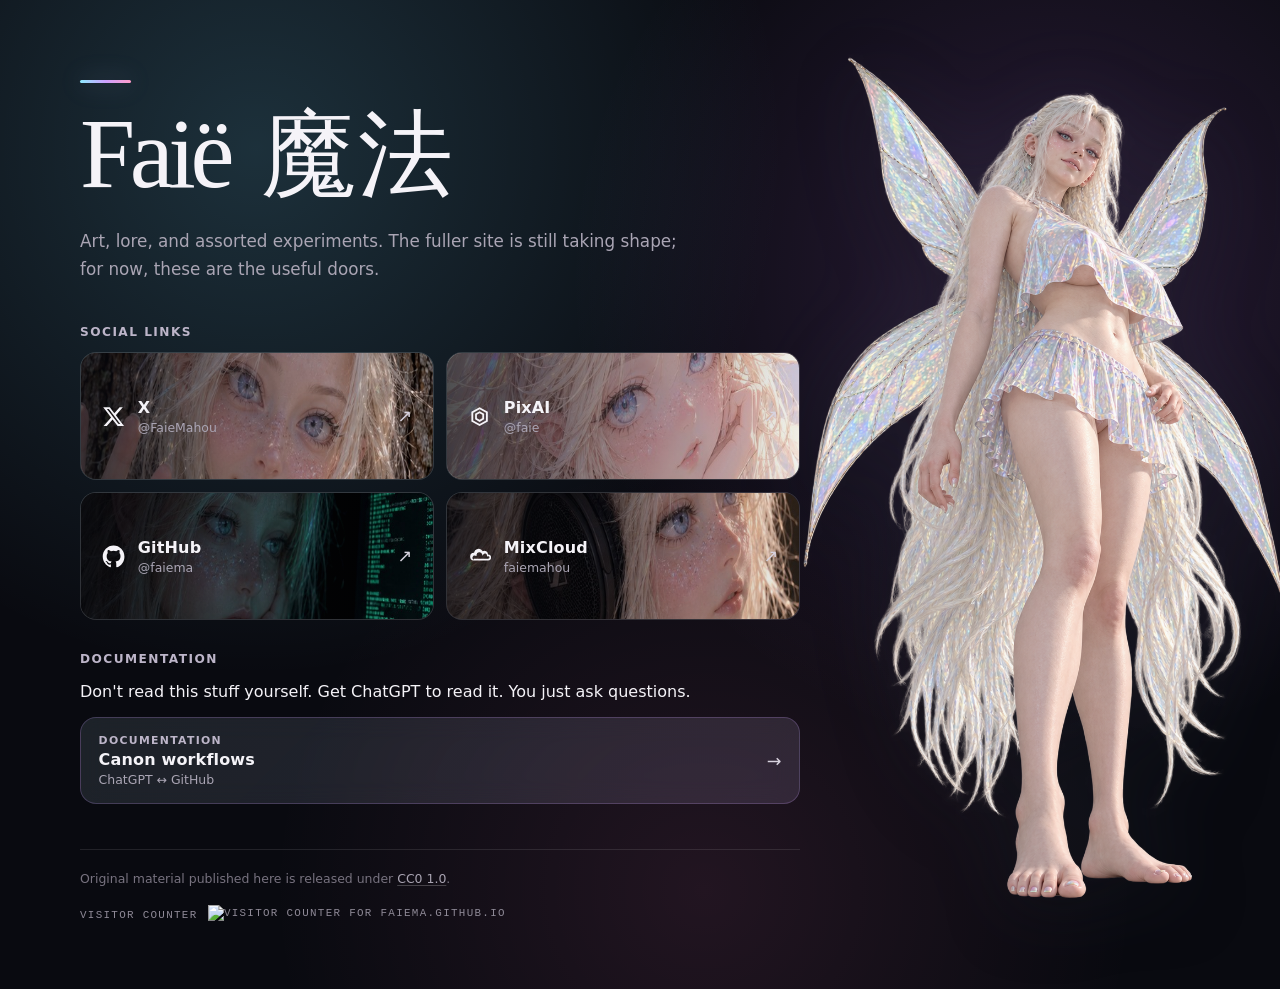
==== index.html @ e4242d99 "Add documentation guidance" ====
<!doctype html>
<html lang="en">
<head>
  <meta charset="utf-8">
  <meta name="viewport" content="width=device-width, initial-scale=1">
  <meta name="color-scheme" content="dark">
  <meta name="theme-color" content="#090a10">
  <title>Faië 魔法</title>
  <meta name="description" content="Faië 魔法 — art, lore, and assorted experiments.">
  <link rel="stylesheet" href="/styles.css">
</head>
<body>
  <img
    class="faie-figure"
    src="/assets/faie-homepage.png"
    alt=""
    aria-hidden="true">
  <main>
    <div class="content">
    <div class="mark" aria-hidden="true"></div>
    <h1><span class="name">Faië</span><span class="han">魔法</span></h1>
    <p class="intro">
      Art, lore, and assorted experiments. The fuller site is still taking shape;
      for now, these are the useful doors.
    </p>

    <h2 class="section-title">Social Links</h2>
    <nav aria-label="Elsewhere">
      <a class="social" href="https://x.com/FaieMahou" rel="me">
        <img class="social-art" src="/assets/social-x.jpg" alt="" aria-hidden="true">
        <span class="social-main">
          <svg class="social-icon" viewBox="0 0 24 24" aria-hidden="true"><path d="M18.244 2.25h3.308l-7.227 8.26 8.502 11.24h-6.657l-5.214-6.817L4.99 21.75H1.68l7.73-8.835L1.254 2.25H8.08l4.713 6.231zm-1.161 17.52h1.833L7.084 4.126H5.117z"></path></svg>
          <span>
            <span class="social-name">X</span>
          <span class="social-handle">@FaieMahou</span>
          </span>
        </span>
        <span class="arrow" aria-hidden="true">↗</span>
      </a>

      <a class="social" href="https://pixai.art/en/@faie" rel="me">
        <img class="social-art" src="/assets/social-pixai.jpg" alt="" aria-hidden="true">
        <span class="social-main">
          <svg class="social-icon" viewBox="0 0 24 24" aria-hidden="true"><path d="M12 2.2 20.5 7v10L12 21.8 3.5 17V7zm0 2.15L5.4 8.08v7.84L12 19.65l6.6-3.73V8.08zm0 2.15 4.65 2.63v5.74L12 17.5l-4.65-2.63V9.13zm0 2.12-2.8 1.58v3.6l2.8 1.58 2.8-1.58v-3.6z"></path></svg>
          <span>
            <span class="social-name">PixAI</span>
          <span class="social-handle">@faie</span>
          </span>
        </span>
        <span class="arrow" aria-hidden="true">↗</span>
      </a>

      <a class="social" href="https://github.com/faiema" rel="me">
        <img class="social-art" src="/assets/social-github.jpg" alt="" aria-hidden="true">
        <span class="social-main">
          <svg class="social-icon" viewBox="0 0 24 24" aria-hidden="true"><path d="M12 .5C5.73.5.75 5.63.75 12.02c0 5.11 3.22 9.44 7.69 10.97.56.11.77-.25.77-.55v-2.15c-3.13.7-3.79-1.37-3.79-1.37-.51-1.34-1.25-1.69-1.25-1.69-1.02-.72.08-.7.08-.7 1.13.08 1.72 1.18 1.72 1.18 1 1.76 2.63 1.25 3.27.96.1-.75.39-1.25.71-1.54-2.5-.29-5.13-1.28-5.13-5.7 0-1.26.44-2.29 1.16-3.1-.12-.29-.5-1.47.11-3.06 0 0 .95-.31 3.09 1.18a10.47 10.47 0 0 1 5.62 0c2.14-1.49 3.08-1.18 3.08-1.18.62 1.59.23 2.77.12 3.06.72.81 1.16 1.84 1.16 3.1 0 4.43-2.64 5.4-5.15 5.69.4.36.76 1.07.76 2.16v3.2c0 .3.2.66.78.55 4.46-1.53 7.67-5.86 7.67-10.97C23.25 5.63 18.27.5 12 .5z"></path></svg>
          <span>
            <span class="social-name">GitHub</span>
          <span class="social-handle">@faiema</span>
          </span>
        </span>
        <span class="arrow" aria-hidden="true">↗</span>
      </a>

      <a class="social" href="https://www.mixcloud.com/faiemahou/" rel="me">
        <img class="social-art" src="/assets/social-mixcloud.jpg" alt="" aria-hidden="true">
        <span class="social-main">
          <svg class="social-icon" viewBox="0 0 24 24" aria-hidden="true"><path d="M6.3 8.1a4.7 4.7 0 0 1 8.86-1.58 3.75 3.75 0 0 1 5.55 3.28A3.1 3.1 0 0 1 20.9 16H6.1a3.95 3.95 0 0 1 .2-7.9zm-.2 6.1h14.8a1.3 1.3 0 1 0-.22-2.58l-1.04.18-.02-1.05a1.95 1.95 0 0 0-3.54-1.12l-1.02 1.48-.55-1.71a2.9 2.9 0 0 0-5.63.78l-.08 1.15-1.1-.33a2.15 2.15 0 1 0-1.6 4.2z"></path></svg>
          <span>
            <span class="social-name">MixCloud</span>
          <span class="social-handle">faiemahou</span>
          </span>
        </span>
        <span class="arrow" aria-hidden="true">↗</span>
      </a>

      <!-- YouTube link temporarily hidden.
      <a class="social" href="https://www.youtube.com/@Fai%C3%AB-Ma" rel="me">
        <span>
          <span class="social-name">YouTube</span>
          <span class="social-handle">@Faië-Ma</span>
        </span>
        <span class="arrow" aria-hidden="true">↗</span>
      </a>
      -->
    </nav>

    <h2 class="section-title">Documentation</h2>
    <p class="section-note">Don't read this stuff yourself. Get ChatGPT to read it. You just ask questions.</p>
    <div class="site-links" aria-label="Documentation">
      <a class="internal" href="/workflows.html">
        <span>
          <span class="internal-kicker">Documentation</span>
          <span class="social-name">Canon workflows</span>
          <span class="social-handle">ChatGPT ↔ GitHub</span>
        </span>
        <span class="arrow" aria-hidden="true">→</span>
      </a>
    </div>

    <div class="faie-mobile-wrap" aria-hidden="true">
      <img class="faie-mobile" src="/assets/faie-homepage.png" alt="">
    </div>

    <footer>
      Original material published here is released under
      <a href="https://creativecommons.org/publicdomain/zero/1.0/">CC0 1.0</a>.

      <div class="counter">
        <span>Visitor counter</span>
        <img
          src="https://hitscounter.dev/api/hit?url=https%3A%2F%2Ffaiema.github.io%2F&label=VISITOR&icon=123&color=%23a370f7&message=&style=flat-square&tz=America%2FVancouver"
          alt="Visitor counter for faiema.github.io">
      </div>
    </footer>
    </div>
  </main>
</body>
</html>
---- styles.css ----
:root {
  --bg: #090a10;
  --panel: rgba(255,255,255,.055);
  --panel-hover: rgba(255,255,255,.09);
  --text: #f5f3f8;
  --muted: #aaa5b4;
  --line: rgba(255,255,255,.10);
  --glow-a: rgba(117, 223, 255, .18);
  --glow-b: rgba(214, 120, 255, .16);
  --glow-c: rgba(255, 116, 183, .10);
}

* { box-sizing: border-box; }

html, body { min-height: 100%; }

body {
  margin: 0;
  min-height: 100vh;
  display: grid;
  place-items: center;
  overflow-x: hidden;
  background:
    radial-gradient(circle at 20% 15%, var(--glow-a), transparent 33rem),
    radial-gradient(circle at 82% 28%, var(--glow-b), transparent 30rem),
    radial-gradient(circle at 55% 90%, var(--glow-c), transparent 27rem),
    var(--bg);
  color: var(--text);
  font-family:
    Inter, ui-sans-serif, system-ui, -apple-system, BlinkMacSystemFont,
    "Segoe UI", sans-serif;
}

main {
  position: relative;
  z-index: 1;
  width: min(92vw, 1120px);
  padding: 5rem 0 4rem;
}

.content {
  position: relative;
  z-index: 2;
  width: min(100%, 720px);
}

.faie-mobile-wrap {
  display: none;
}

.faie-figure {
  position: fixed;
  z-index: 0;
  right: clamp(-8rem, -4vw, -2.5rem);
  bottom: 0;
  height: min(94vh, 1040px);
  width: auto;
  max-width: 48vw;
  object-fit: contain;
  object-position: bottom right;
  pointer-events: none;
  user-select: none;
  filter:
    drop-shadow(0 1.2rem 2rem rgba(0,0,0,.30))
    drop-shadow(0 0 2.5rem rgba(181,190,255,.08));
}

.mark {
  width: 3.2rem;
  height: .18rem;
  border-radius: 999px;
  margin-bottom: 1.5rem;
  background: linear-gradient(90deg, #8eeaff, #cda1ff, #ff9bc9);
  box-shadow: 0 0 24px rgba(181, 190, 255, .35);
}

h1 {
  margin: 0;
  display: flex;
  align-items: baseline;
  flex-wrap: wrap;
  gap: .12em .32em;
  font-weight: 400;
  font-size: clamp(3.3rem, 10vw, 6.2rem);
  line-height: .95;
  letter-spacing: -.055em;
}

.name {
  font-family: Georgia, "Times New Roman", serif;
}

.han {
  font-family:
    "Yu Mincho", "Hiragino Mincho ProN", "Noto Serif CJK JP",
    "Noto Serif JP", serif;
  font-size: .96em;
  letter-spacing: .02em;
  font-weight: 500;
}

.intro {
  max-width: 38rem;
  margin: 1.6rem 0 2.6rem;
  color: var(--muted);
  font-size: 1.05rem;
  line-height: 1.7;
}

.section-title {
  margin: 2rem 0 .8rem;
  color: #bdb5c9;
  font-size: .76rem;
  font-weight: 650;
  letter-spacing: .12em;
  text-transform: uppercase;
}

.site-links {
  display: grid;
  gap: .75rem;
  margin-bottom: 1.5rem;
}

a.internal {
  position: relative;
  display: flex;
  align-items: center;
  justify-content: space-between;
  gap: 1rem;
  min-height: 4.8rem;
  padding: 1rem 1.1rem;
  border: 1px solid rgba(205,161,255,.22);
  border-radius: 1rem;
  background:
    linear-gradient(135deg, rgba(142,234,255,.055), rgba(205,161,255,.075)),
    var(--panel);
  color: var(--text);
  text-decoration: none;
  backdrop-filter: blur(12px);
  transition:
    transform 150ms ease,
    background 150ms ease,
    border-color 150ms ease;
}

a.internal:hover,
a.internal:focus-visible {
  transform: translateY(-2px);
  background:
    linear-gradient(135deg, rgba(142,234,255,.08), rgba(205,161,255,.11)),
    var(--panel-hover);
  border-color: rgba(205,161,255,.38);
  outline: none;
}

.internal-kicker {
  display: block;
  margin-bottom: .18rem;
  color: #bdb5c9;
  font-size: .68rem;
  font-weight: 600;
  letter-spacing: .12em;
  text-transform: uppercase;
}

nav {
  display: grid;
  grid-template-columns: repeat(2, minmax(0, 1fr));
  gap: .75rem;
}

a.social {
  position: relative;
  isolation: isolate;
  overflow: hidden;
  display: flex;
  align-items: center;
  justify-content: space-between;
  gap: 1rem;
  min-height: 8rem;
  padding: 1.25rem 1.3rem;
  border: 1px solid var(--line);
  border-radius: 1rem;
  background: var(--panel);
  color: var(--text);
  text-decoration: none;
  backdrop-filter: blur(12px);
  transition:
    transform 150ms ease,
    background 150ms ease,
    border-color 150ms ease;
}

a.social:hover,
a.social:focus-visible {
  transform: translateY(-2px);
  background: var(--panel-hover);
  border-color: rgba(255,255,255,.2);
  outline: none;
}

.social-art {
  position: absolute;
  z-index: 0;
  inset: 0;
  width: 100%;
  height: 100%;
  object-fit: cover;
  object-position: center;
  opacity: 1;
  filter: saturate(1.08) contrast(1.03);
  transform: scale(1.035);
  transition: opacity 150ms ease, transform 220ms ease;
}

a.social::after {
  content: "";
  position: absolute;
  z-index: 1;
  inset: 0;
  background:
    linear-gradient(90deg, rgba(9,10,16,.72) 0%, rgba(9,10,16,.38) 42%, rgba(9,10,16,.06) 100%);
  pointer-events: none;
}

a.social:hover .social-art,
a.social:focus-visible .social-art {
  opacity: 1;
  transform: scale(1.055);
}

.social-main {
  position: relative;
  z-index: 2;
  display: flex;
  align-items: center;
  gap: .8rem;
  min-width: 0;
}

.social-icon {
  width: 1.45rem;
  height: 1.45rem;
  flex: 0 0 1.45rem;
  fill: currentColor;
}

.social-name {
  font-weight: 650;
  letter-spacing: .01em;
}

.social-handle {
  display: block;
  margin-top: .2rem;
  color: var(--muted);
  font-size: .78rem;
  font-weight: 450;
}

.arrow {
  position: relative;
  z-index: 2;
  color: #d8d3df;
  font-size: 1.1rem;
}

footer {
  margin-top: 2.8rem;
  padding-top: 1.2rem;
  border-top: 1px solid var(--line);
  color: #77727f;
  font-size: .78rem;
  line-height: 1.6;
}

footer a {
  color: #a9a4b2;
  text-decoration-color: rgba(255,255,255,.22);
  text-underline-offset: .18em;
}

.counter {
  display: flex;
  align-items: center;
  flex-wrap: wrap;
  gap: .65rem;
  margin-top: 1rem;
  font-family: "Courier New", ui-monospace, monospace;
  font-size: .68rem;
  letter-spacing: .12em;
  text-transform: uppercase;
  color: #8e8996;
}

.counter img {
  display: block;
  height: 20px;
  width: auto;
  image-rendering: auto;
}

@media (max-width: 1099px) {
  .faie-figure {
    right: -14rem;
    max-width: 62vw;
    opacity: .92;
  }
}

@media (max-width: 760px) {
  .faie-figure { display: none; }
  main { width: min(92vw, 720px); }

  .faie-mobile-wrap {
    display: flex;
    justify-content: center;
    margin: 1.5rem -4vw 0;
    overflow: hidden;
  }

  .faie-mobile {
    display: block;
    width: 100%;
    max-width: 100vw;
    height: auto;
    object-fit: contain;
    object-position: center bottom;
    filter:
      drop-shadow(0 1rem 1.8rem rgba(0,0,0,.28))
      drop-shadow(0 0 2rem rgba(181,190,255,.07));
  }
}

@media (max-width: 560px) {
  main { padding-top: 3.6rem; }
  nav { grid-template-columns: 1fr; }

  .social-art {
    opacity: 1;
  }
}

@media (prefers-reduced-motion: reduce) {
  * { transition: none !important; }
}
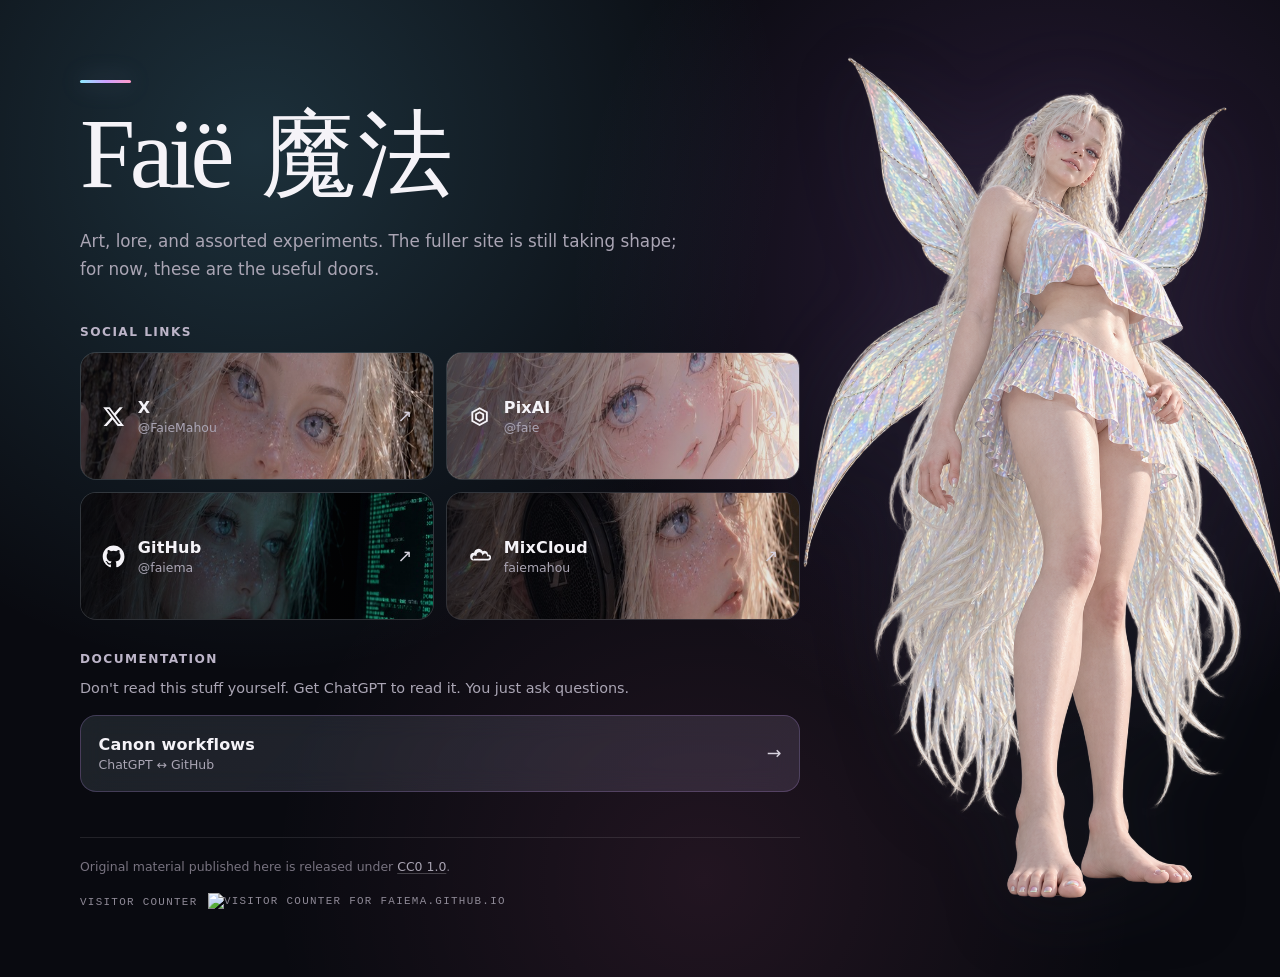
==== commit 4c8eb3fc: "Remove redundant documentation kicker" ====
--- a/index.html
+++ b/index.html
@@ -90,7 +90,6 @@
     <div class="site-links" aria-label="Documentation">
       <a class="internal" href="/workflows.html">
         <span>
-          <span class="internal-kicker">Documentation</span>
           <span class="social-name">Canon workflows</span>
           <span class="social-handle">ChatGPT ↔ GitHub</span>
         </span>
--- a/styles.css
+++ b/styles.css
@@ -114,6 +114,13 @@
   font-weight: 650;
   letter-spacing: .12em;
   text-transform: uppercase;
+}
+
+.section-note {
+  margin: -.15rem 0 1rem;
+  color: var(--muted);
+  font-size: .9rem;
+  line-height: 1.55;
 }
 
 .site-links {
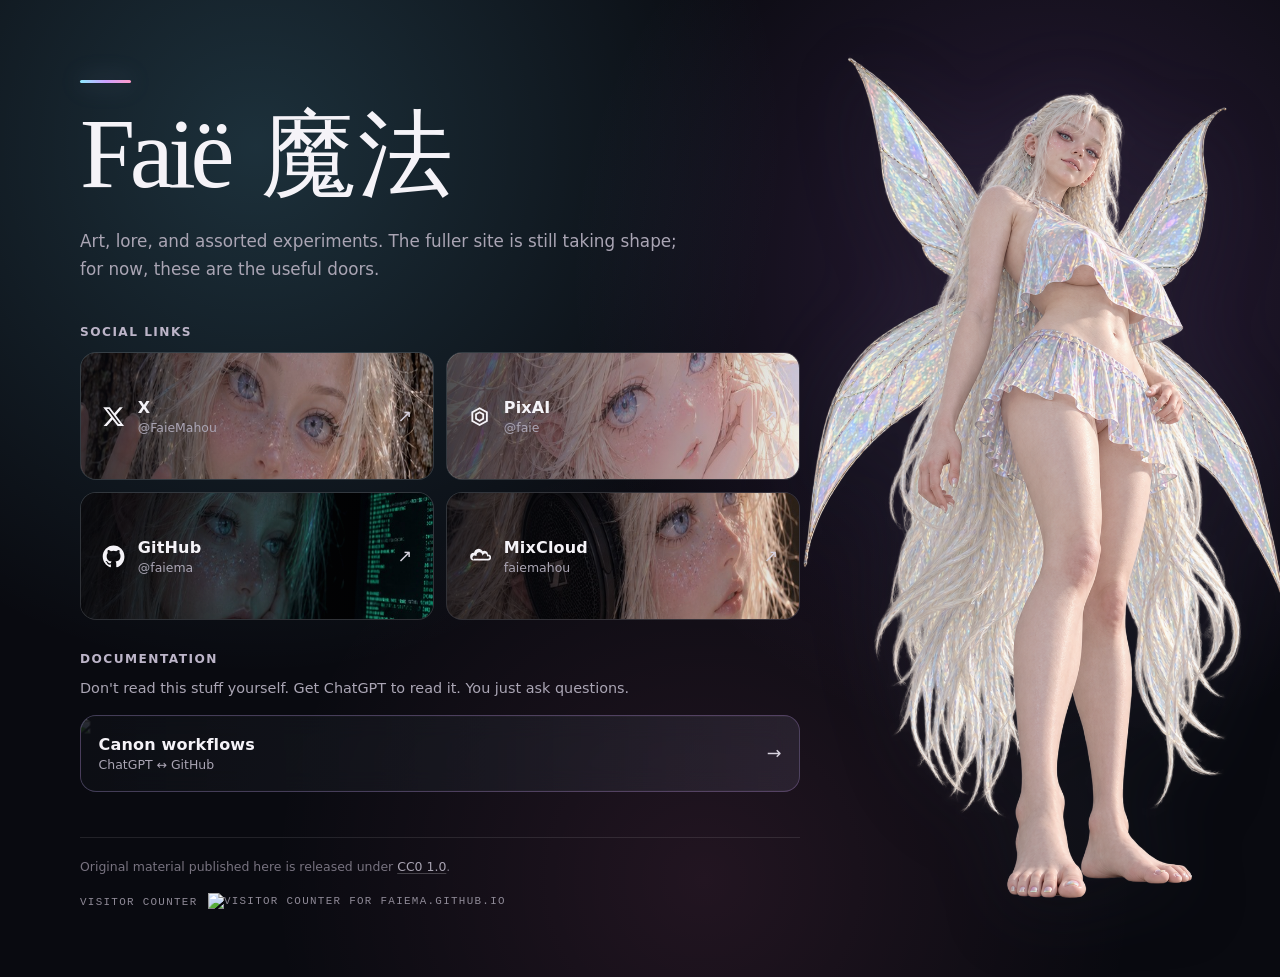
==== commit 5d162251: "Use Faië classroom art for documentation link" ====
--- a/index.html
+++ b/index.html
@@ -89,6 +89,7 @@
     <p class="section-note">Don't read this stuff yourself. Get ChatGPT to read it. You just ask questions.</p>
     <div class="site-links" aria-label="Documentation">
       <a class="internal" href="/workflows.html">
+        <img class="documentation-art" src="/assets/faie-documentation-links-bg.png" alt="" aria-hidden="true">
         <span>
           <span class="social-name">Canon workflows</span>
           <span class="social-handle">ChatGPT ↔ GitHub</span>
--- a/styles.css
+++ b/styles.css
@@ -131,6 +131,8 @@
 
 a.internal {
   position: relative;
+  isolation: isolate;
+  overflow: hidden;
   display: flex;
   align-items: center;
   justify-content: space-between;
@@ -159,6 +161,42 @@
     var(--panel-hover);
   border-color: rgba(205,161,255,.38);
   outline: none;
+}
+
+.documentation-art {
+  position: absolute;
+  z-index: 0;
+  inset: 0;
+  width: 100%;
+  height: 100%;
+  object-fit: cover;
+  object-position: center;
+  opacity: .78;
+  filter: saturate(.9) contrast(1.02);
+  transform: scale(1.025);
+  transition: transform 220ms ease, opacity 150ms ease;
+}
+
+a.internal::after {
+  content: "";
+  position: absolute;
+  z-index: 1;
+  inset: 0;
+  background:
+    linear-gradient(90deg, rgba(9,10,16,.82) 0%, rgba(9,10,16,.56) 48%, rgba(9,10,16,.20) 100%);
+  pointer-events: none;
+}
+
+a.internal:hover .documentation-art,
+a.internal:focus-visible .documentation-art {
+  opacity: .86;
+  transform: scale(1.045);
+}
+
+a.internal > span,
+a.internal > .arrow {
+  position: relative;
+  z-index: 2;
 }
 
 .internal-kicker {
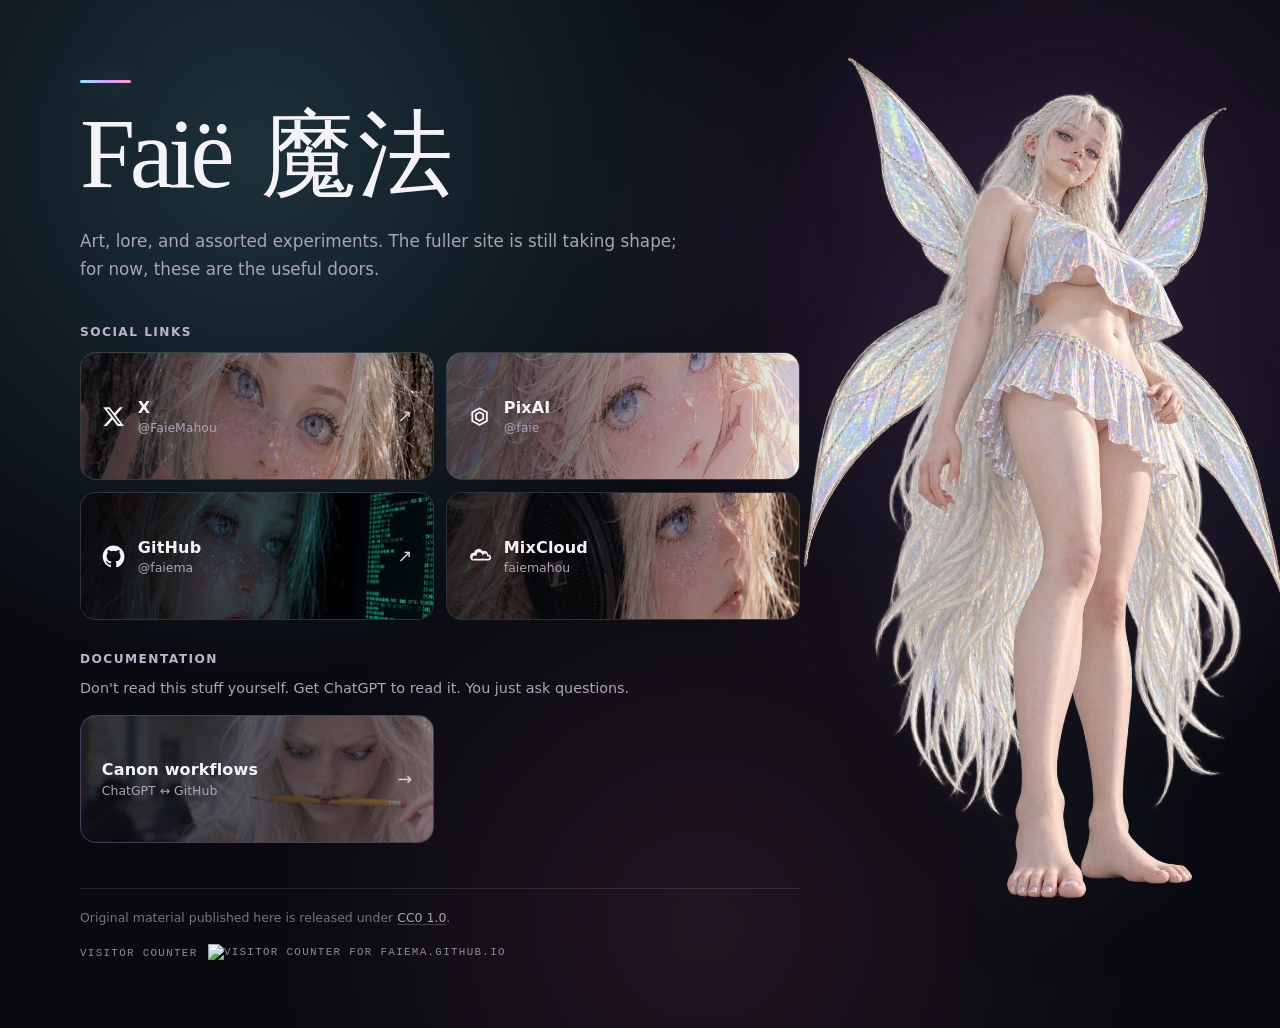
==== commit bbfb5c41: "Simplify site styles and make asset import failures reliable" ====
--- a/index.html
+++ b/index.html
@@ -17,102 +17,102 @@
     aria-hidden="true">
   <main>
     <div class="content">
-    <div class="mark" aria-hidden="true"></div>
-    <h1><span class="name">Faië</span><span class="han">魔法</span></h1>
-    <p class="intro">
-      Art, lore, and assorted experiments. The fuller site is still taking shape;
-      for now, these are the useful doors.
-    </p>
+      <div class="mark" aria-hidden="true"></div>
+      <h1><span class="name">Faië</span><span class="han">魔法</span></h1>
+      <p class="intro">
+        Art, lore, and assorted experiments. The fuller site is still taking shape;
+        for now, these are the useful doors.
+      </p>
 
-    <h2 class="section-title">Social Links</h2>
-    <nav aria-label="Elsewhere">
-      <a class="social" href="https://x.com/FaieMahou" rel="me">
-        <img class="social-art" src="/assets/social-x.jpg" alt="" aria-hidden="true">
-        <span class="social-main">
-          <svg class="social-icon" viewBox="0 0 24 24" aria-hidden="true"><path d="M18.244 2.25h3.308l-7.227 8.26 8.502 11.24h-6.657l-5.214-6.817L4.99 21.75H1.68l7.73-8.835L1.254 2.25H8.08l4.713 6.231zm-1.161 17.52h1.833L7.084 4.126H5.117z"></path></svg>
+      <h2 class="section-title">Social Links</h2>
+      <nav aria-label="Elsewhere">
+        <a class="social" href="https://x.com/FaieMahou" rel="me">
+          <img class="social-art" src="/assets/social-x.jpg" alt="" aria-hidden="true">
+          <span class="social-main">
+            <svg class="social-icon" viewBox="0 0 24 24" aria-hidden="true"><path d="M18.244 2.25h3.308l-7.227 8.26 8.502 11.24h-6.657l-5.214-6.817L4.99 21.75H1.68l7.73-8.835L1.254 2.25H8.08l4.713 6.231zm-1.161 17.52h1.833L7.084 4.126H5.117z"></path></svg>
+            <span>
+              <span class="social-name">X</span>
+              <span class="social-handle">@FaieMahou</span>
+            </span>
+          </span>
+          <span class="arrow" aria-hidden="true">↗</span>
+        </a>
+
+        <a class="social" href="https://pixai.art/en/@faie" rel="me">
+          <img class="social-art" src="/assets/social-pixai.jpg" alt="" aria-hidden="true">
+          <span class="social-main">
+            <svg class="social-icon" viewBox="0 0 24 24" aria-hidden="true"><path d="M12 2.2 20.5 7v10L12 21.8 3.5 17V7zm0 2.15L5.4 8.08v7.84L12 19.65l6.6-3.73V8.08zm0 2.15 4.65 2.63v5.74L12 17.5l-4.65-2.63V9.13zm0 2.12-2.8 1.58v3.6l2.8 1.58 2.8-1.58v-3.6z"></path></svg>
+            <span>
+              <span class="social-name">PixAI</span>
+              <span class="social-handle">@faie</span>
+            </span>
+          </span>
+          <span class="arrow" aria-hidden="true">↗</span>
+        </a>
+
+        <a class="social" href="https://github.com/faiema" rel="me">
+          <img class="social-art" src="/assets/social-github.jpg" alt="" aria-hidden="true">
+          <span class="social-main">
+            <svg class="social-icon" viewBox="0 0 24 24" aria-hidden="true"><path d="M12 .5C5.73.5.75 5.63.75 12.02c0 5.11 3.22 9.44 7.69 10.97.56.11.77-.25.77-.55v-2.15c-3.13.7-3.79-1.37-3.79-1.37-.51-1.34-1.25-1.69-1.25-1.69-1.02-.72.08-.7.08-.7 1.13.08 1.72 1.18 1.72 1.18 1 1.76 2.63 1.25 3.27.96.1-.75.39-1.25.71-1.54-2.5-.29-5.13-1.28-5.13-5.7 0-1.26.44-2.29 1.16-3.1-.12-.29-.5-1.47.11-3.06 0 0 .95-.31 3.09 1.18a10.47 10.47 0 0 1 5.62 0c2.14-1.49 3.08-1.18 3.08-1.18.62 1.59.23 2.77.12 3.06.72.81 1.16 1.84 1.16 3.1 0 4.43-2.64 5.4-5.15 5.69.4.36.76 1.07.76 2.16v3.2c0 .3.2.66.78.55 4.46-1.53 7.67-5.86 7.67-10.97C23.25 5.63 18.27.5 12 .5z"></path></svg>
+            <span>
+              <span class="social-name">GitHub</span>
+              <span class="social-handle">@faiema</span>
+            </span>
+          </span>
+          <span class="arrow" aria-hidden="true">↗</span>
+        </a>
+
+        <a class="social" href="https://www.mixcloud.com/faiemahou/" rel="me">
+          <img class="social-art" src="/assets/social-mixcloud.jpg" alt="" aria-hidden="true">
+          <span class="social-main">
+            <svg class="social-icon" viewBox="0 0 24 24" aria-hidden="true"><path d="M6.3 8.1a4.7 4.7 0 0 1 8.86-1.58 3.75 3.75 0 0 1 5.55 3.28A3.1 3.1 0 0 1 20.9 16H6.1a3.95 3.95 0 0 1 .2-7.9zm-.2 6.1h14.8a1.3 1.3 0 1 0-.22-2.58l-1.04.18-.02-1.05a1.95 1.95 0 0 0-3.54-1.12l-1.02 1.48-.55-1.71a2.9 2.9 0 0 0-5.63.78l-.08 1.15-1.1-.33a2.15 2.15 0 1 0-1.6 4.2z"></path></svg>
+            <span>
+              <span class="social-name">MixCloud</span>
+              <span class="social-handle">faiemahou</span>
+            </span>
+          </span>
+          <span class="arrow" aria-hidden="true">↗</span>
+        </a>
+
+        <!-- YouTube link temporarily hidden.
+        <a class="social" href="https://www.youtube.com/@Fai%C3%AB-Ma" rel="me">
           <span>
-            <span class="social-name">X</span>
-          <span class="social-handle">@FaieMahou</span>
+            <span class="social-name">YouTube</span>
+            <span class="social-handle">@Faië-Ma</span>
           </span>
-        </span>
-        <span class="arrow" aria-hidden="true">↗</span>
-      </a>
+          <span class="arrow" aria-hidden="true">↗</span>
+        </a>
+        -->
+      </nav>
 
-      <a class="social" href="https://pixai.art/en/@faie" rel="me">
-        <img class="social-art" src="/assets/social-pixai.jpg" alt="" aria-hidden="true">
-        <span class="social-main">
-          <svg class="social-icon" viewBox="0 0 24 24" aria-hidden="true"><path d="M12 2.2 20.5 7v10L12 21.8 3.5 17V7zm0 2.15L5.4 8.08v7.84L12 19.65l6.6-3.73V8.08zm0 2.15 4.65 2.63v5.74L12 17.5l-4.65-2.63V9.13zm0 2.12-2.8 1.58v3.6l2.8 1.58 2.8-1.58v-3.6z"></path></svg>
+      <h2 class="section-title">Documentation</h2>
+      <p class="section-note">Don't read this stuff yourself. Get ChatGPT to read it. You just ask questions.</p>
+      <nav class="site-links" aria-label="Documentation">
+        <a class="internal" href="/workflows.html">
+          <img class="documentation-art" src="/assets/faie-documentation-links-bg.png" alt="" aria-hidden="true">
           <span>
-            <span class="social-name">PixAI</span>
-          <span class="social-handle">@faie</span>
+            <span class="social-name">Canon workflows</span>
+            <span class="social-handle">ChatGPT ↔ GitHub</span>
           </span>
-        </span>
-        <span class="arrow" aria-hidden="true">↗</span>
-      </a>
+          <span class="arrow" aria-hidden="true">→</span>
+        </a>
+      </nav>
 
-      <a class="social" href="https://github.com/faiema" rel="me">
-        <img class="social-art" src="/assets/social-github.jpg" alt="" aria-hidden="true">
-        <span class="social-main">
-          <svg class="social-icon" viewBox="0 0 24 24" aria-hidden="true"><path d="M12 .5C5.73.5.75 5.63.75 12.02c0 5.11 3.22 9.44 7.69 10.97.56.11.77-.25.77-.55v-2.15c-3.13.7-3.79-1.37-3.79-1.37-.51-1.34-1.25-1.69-1.25-1.69-1.02-.72.08-.7.08-.7 1.13.08 1.72 1.18 1.72 1.18 1 1.76 2.63 1.25 3.27.96.1-.75.39-1.25.71-1.54-2.5-.29-5.13-1.28-5.13-5.7 0-1.26.44-2.29 1.16-3.1-.12-.29-.5-1.47.11-3.06 0 0 .95-.31 3.09 1.18a10.47 10.47 0 0 1 5.62 0c2.14-1.49 3.08-1.18 3.08-1.18.62 1.59.23 2.77.12 3.06.72.81 1.16 1.84 1.16 3.1 0 4.43-2.64 5.4-5.15 5.69.4.36.76 1.07.76 2.16v3.2c0 .3.2.66.78.55 4.46-1.53 7.67-5.86 7.67-10.97C23.25 5.63 18.27.5 12 .5z"></path></svg>
-          <span>
-            <span class="social-name">GitHub</span>
-          <span class="social-handle">@faiema</span>
-          </span>
-        </span>
-        <span class="arrow" aria-hidden="true">↗</span>
-      </a>
+      <div class="faie-mobile-wrap" aria-hidden="true">
+        <img class="faie-mobile" src="/assets/faie-homepage.png" alt="">
+      </div>
 
-      <a class="social" href="https://www.mixcloud.com/faiemahou/" rel="me">
-        <img class="social-art" src="/assets/social-mixcloud.jpg" alt="" aria-hidden="true">
-        <span class="social-main">
-          <svg class="social-icon" viewBox="0 0 24 24" aria-hidden="true"><path d="M6.3 8.1a4.7 4.7 0 0 1 8.86-1.58 3.75 3.75 0 0 1 5.55 3.28A3.1 3.1 0 0 1 20.9 16H6.1a3.95 3.95 0 0 1 .2-7.9zm-.2 6.1h14.8a1.3 1.3 0 1 0-.22-2.58l-1.04.18-.02-1.05a1.95 1.95 0 0 0-3.54-1.12l-1.02 1.48-.55-1.71a2.9 2.9 0 0 0-5.63.78l-.08 1.15-1.1-.33a2.15 2.15 0 1 0-1.6 4.2z"></path></svg>
-          <span>
-            <span class="social-name">MixCloud</span>
-          <span class="social-handle">faiemahou</span>
-          </span>
-        </span>
-        <span class="arrow" aria-hidden="true">↗</span>
-      </a>
+      <footer>
+        Original material published here is released under
+        <a href="https://creativecommons.org/publicdomain/zero/1.0/">CC0 1.0</a>.
 
-      <!-- YouTube link temporarily hidden.
-      <a class="social" href="https://www.youtube.com/@Fai%C3%AB-Ma" rel="me">
-        <span>
-          <span class="social-name">YouTube</span>
-          <span class="social-handle">@Faië-Ma</span>
-        </span>
-        <span class="arrow" aria-hidden="true">↗</span>
-      </a>
-      -->
-    </nav>
-
-    <h2 class="section-title">Documentation</h2>
-    <p class="section-note">Don't read this stuff yourself. Get ChatGPT to read it. You just ask questions.</p>
-    <div class="site-links" aria-label="Documentation">
-      <a class="internal" href="/workflows.html">
-        <img class="documentation-art" src="/assets/faie-documentation-links-bg.png" alt="" aria-hidden="true">
-        <span>
-          <span class="social-name">Canon workflows</span>
-          <span class="social-handle">ChatGPT ↔ GitHub</span>
-        </span>
-        <span class="arrow" aria-hidden="true">→</span>
-      </a>
-    </div>
-
-    <div class="faie-mobile-wrap" aria-hidden="true">
-      <img class="faie-mobile" src="/assets/faie-homepage.png" alt="">
-    </div>
-
-    <footer>
-      Original material published here is released under
-      <a href="https://creativecommons.org/publicdomain/zero/1.0/">CC0 1.0</a>.
-
-      <div class="counter">
-        <span>Visitor counter</span>
-        <img
-          src="https://hitscounter.dev/api/hit?url=https%3A%2F%2Ffaiema.github.io%2F&label=VISITOR&icon=123&color=%23a370f7&message=&style=flat-square&tz=America%2FVancouver"
-          alt="Visitor counter for faiema.github.io">
-      </div>
-    </footer>
+        <div class="counter">
+          <span>Visitor counter</span>
+          <img
+            src="https://hitscounter.dev/api/hit?url=https%3A%2F%2Ffaiema.github.io%2F&label=VISITOR&icon=123&color=%23a370f7&message=&style=flat-square&tz=America%2FVancouver"
+            alt="Visitor counter for faiema.github.io">
+        </div>
+      </footer>
     </div>
   </main>
 </body>
--- a/styles.css
+++ b/styles.css
@@ -124,97 +124,10 @@
 }
 
 .site-links {
-  display: grid;
-  gap: .75rem;
   margin-bottom: 1.5rem;
 }
 
-a.internal {
-  position: relative;
-  isolation: isolate;
-  overflow: hidden;
-  display: flex;
-  align-items: center;
-  justify-content: space-between;
-  gap: 1rem;
-  min-height: 4.8rem;
-  padding: 1rem 1.1rem;
-  border: 1px solid rgba(205,161,255,.22);
-  border-radius: 1rem;
-  background:
-    linear-gradient(135deg, rgba(142,234,255,.055), rgba(205,161,255,.075)),
-    var(--panel);
-  color: var(--text);
-  text-decoration: none;
-  backdrop-filter: blur(12px);
-  transition:
-    transform 150ms ease,
-    background 150ms ease,
-    border-color 150ms ease;
-}
-
-a.internal:hover,
-a.internal:focus-visible {
-  transform: translateY(-2px);
-  background:
-    linear-gradient(135deg, rgba(142,234,255,.08), rgba(205,161,255,.11)),
-    var(--panel-hover);
-  border-color: rgba(205,161,255,.38);
-  outline: none;
-}
-
-.documentation-art {
-  position: absolute;
-  z-index: 0;
-  inset: 0;
-  width: 100%;
-  height: 100%;
-  object-fit: cover;
-  object-position: center;
-  opacity: .78;
-  filter: saturate(.9) contrast(1.02);
-  transform: scale(1.025);
-  transition: transform 220ms ease, opacity 150ms ease;
-}
-
-a.internal::after {
-  content: "";
-  position: absolute;
-  z-index: 1;
-  inset: 0;
-  background:
-    linear-gradient(90deg, rgba(9,10,16,.82) 0%, rgba(9,10,16,.56) 48%, rgba(9,10,16,.20) 100%);
-  pointer-events: none;
-}
-
-a.internal:hover .documentation-art,
-a.internal:focus-visible .documentation-art {
-  opacity: .86;
-  transform: scale(1.045);
-}
-
-a.internal > span,
-a.internal > .arrow {
-  position: relative;
-  z-index: 2;
-}
-
-.internal-kicker {
-  display: block;
-  margin-bottom: .18rem;
-  color: #bdb5c9;
-  font-size: .68rem;
-  font-weight: 600;
-  letter-spacing: .12em;
-  text-transform: uppercase;
-}
-
-nav {
-  display: grid;
-  grid-template-columns: repeat(2, minmax(0, 1fr));
-  gap: .75rem;
-}
-
+a.internal,
 a.social {
   position: relative;
   isolation: isolate;
@@ -237,12 +150,75 @@
     border-color 150ms ease;
 }
 
+a.internal {
+  border-color: rgba(205,161,255,.22);
+  background:
+    linear-gradient(135deg, rgba(142,234,255,.055), rgba(205,161,255,.075)),
+    var(--panel);
+}
+
+a.internal:hover,
+a.internal:focus-visible,
 a.social:hover,
 a.social:focus-visible {
   transform: translateY(-2px);
   background: var(--panel-hover);
   border-color: rgba(255,255,255,.2);
-  outline: none;
+}
+
+a.internal:focus-visible,
+a.social:focus-visible {
+  outline: 2px solid #cda1ff;
+  outline-offset: 3px;
+}
+
+a.internal:hover,
+a.internal:focus-visible {
+  background:
+    linear-gradient(135deg, rgba(142,234,255,.08), rgba(205,161,255,.11)),
+    var(--panel-hover);
+  border-color: rgba(205,161,255,.38);
+}
+
+.documentation-art {
+  position: absolute;
+  z-index: 0;
+  inset: 0;
+  width: 100%;
+  height: 100%;
+  object-fit: cover;
+  object-position: center;
+  opacity: .78;
+  filter: saturate(.9) contrast(1.02);
+  transform: scale(1.025);
+  transition: transform 220ms ease, opacity 150ms ease;
+}
+
+a.internal::after {
+  content: "";
+  position: absolute;
+  z-index: 1;
+  inset: 0;
+  background:
+    linear-gradient(90deg, rgba(9,10,16,.82) 0%, rgba(9,10,16,.56) 48%, rgba(9,10,16,.20) 100%);
+  pointer-events: none;
+}
+
+a.internal:hover .documentation-art,
+a.internal:focus-visible .documentation-art {
+  opacity: .86;
+  transform: scale(1.045);
+}
+
+a.internal > span {
+  position: relative;
+  z-index: 2;
+}
+
+nav {
+  display: grid;
+  grid-template-columns: repeat(2, minmax(0, 1fr));
+  gap: .75rem;
 }
 
 .social-art {
@@ -381,10 +357,6 @@
 @media (max-width: 560px) {
   main { padding-top: 3.6rem; }
   nav { grid-template-columns: 1fr; }
-
-  .social-art {
-    opacity: 1;
-  }
 }
 
 @media (prefers-reduced-motion: reduce) {
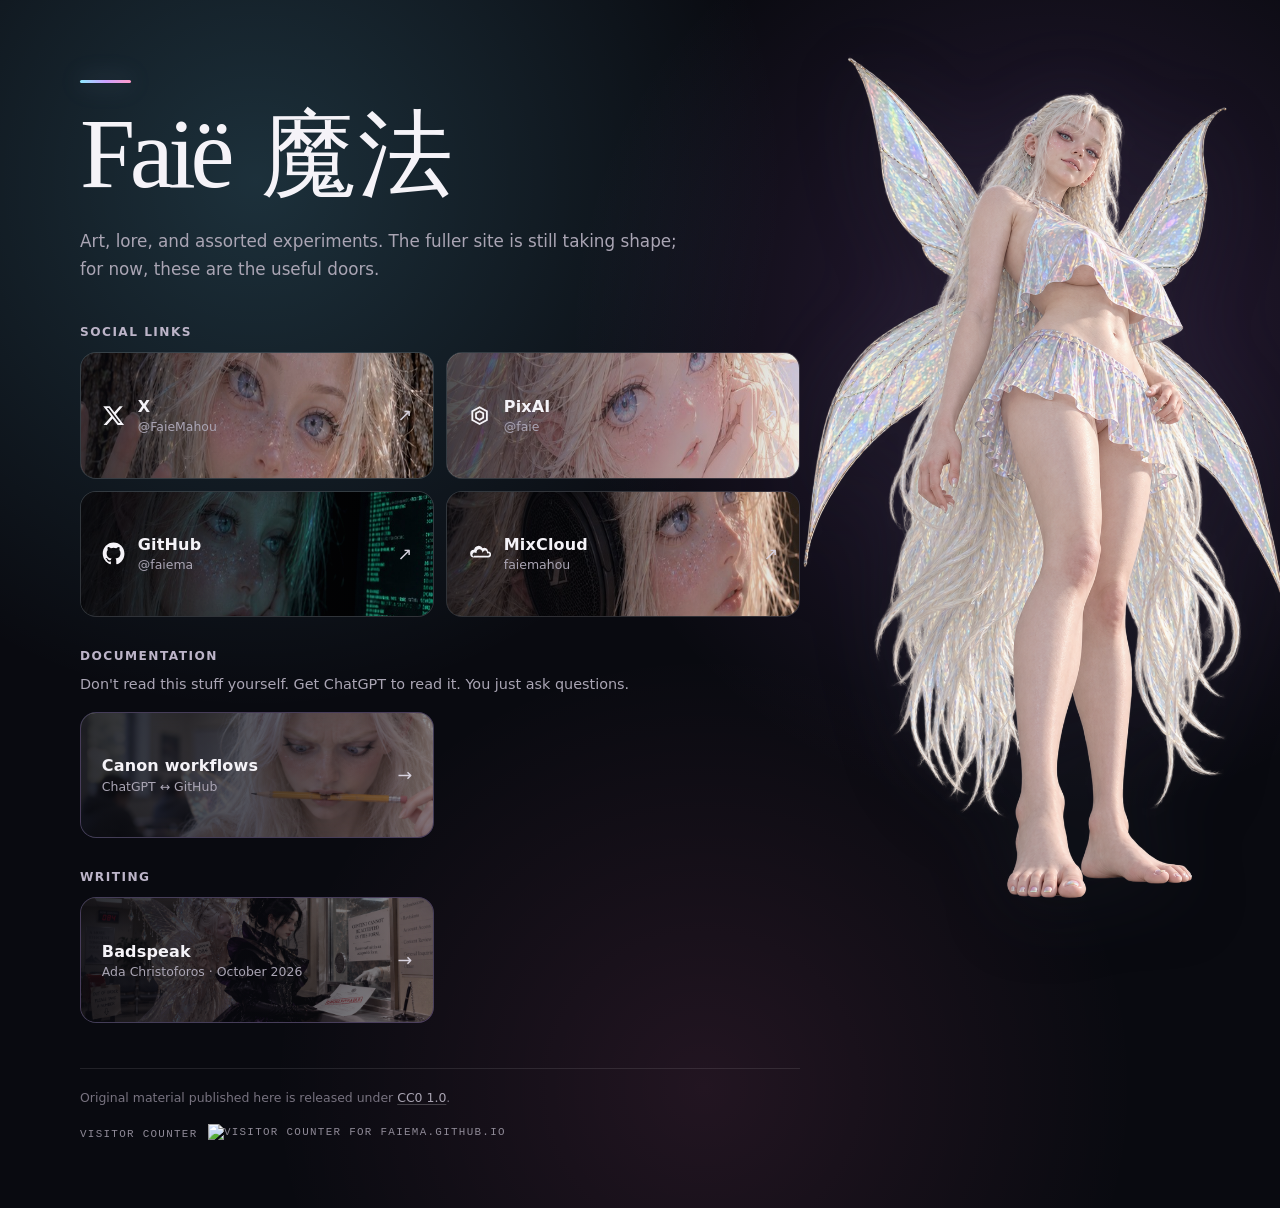
==== commit 1b227709: "Link Badspeak essay from homepage" ====
--- a/index.html
+++ b/index.html
@@ -98,6 +98,18 @@
         </a>
       </nav>
 
+      <h2 class="section-title">Writing</h2>
+      <nav class="site-links" aria-label="Writing">
+        <a class="internal" href="/badspeak.html">
+          <img class="documentation-art" src="/assets/badspeak-article-card.png" alt="" aria-hidden="true">
+          <span>
+            <span class="social-name">Badspeak</span>
+            <span class="social-handle">Ada Christoforos · October 2026</span>
+          </span>
+          <span class="arrow" aria-hidden="true">→</span>
+        </a>
+      </nav>
+
       <div class="faie-mobile-wrap" aria-hidden="true">
         <img class="faie-mobile" src="/assets/faie-homepage.png" alt="">
       </div>
--- a/styles.css
+++ b/styles.css
@@ -136,7 +136,8 @@
   align-items: center;
   justify-content: space-between;
   gap: 1rem;
-  min-height: 8rem;
+  aspect-ratio: 14 / 5;
+  min-height: 0;
   padding: 1.25rem 1.3rem;
   border: 1px solid var(--line);
   border-radius: 1rem;
@@ -357,6 +358,14 @@
 @media (max-width: 560px) {
   main { padding-top: 3.6rem; }
   nav { grid-template-columns: 1fr; }
+
+  /* Link cards keep the same cinematic 14:5 frame on mobile. */
+  a.internal,
+  a.social {
+    aspect-ratio: 14 / 5;
+    min-height: 0;
+    padding: 1rem 1.05rem;
+  }
 }
 
 @media (prefers-reduced-motion: reduce) {
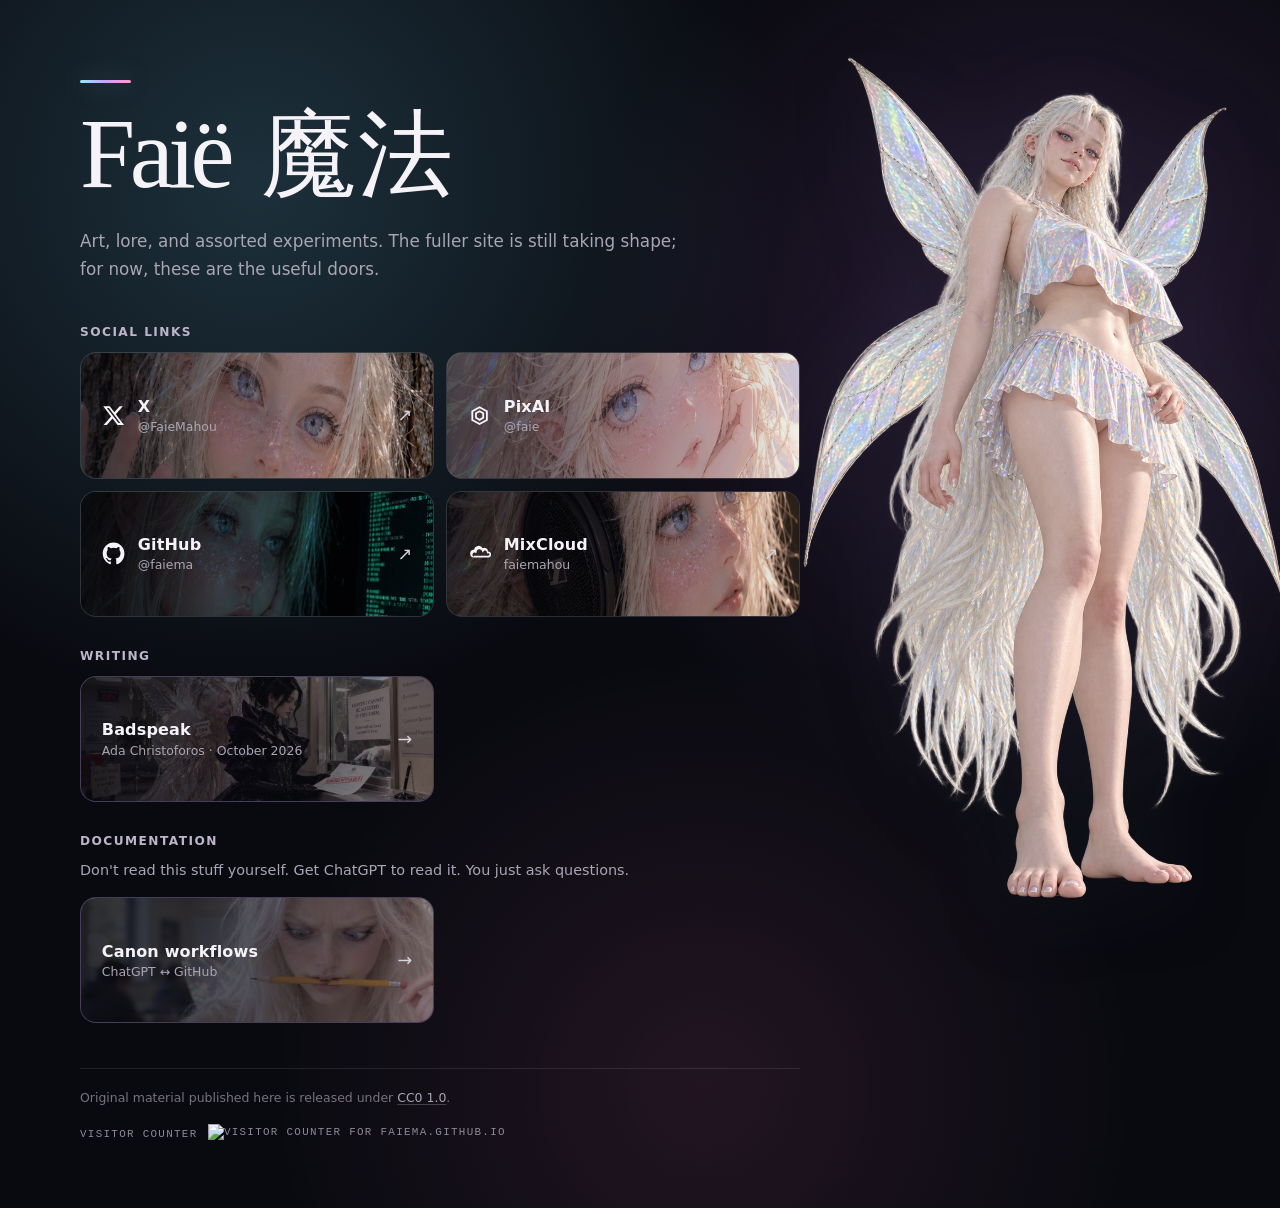
==== commit 7938f545: "Move Writing above Documentation" ====
--- a/index.html
+++ b/index.html
@@ -85,6 +85,18 @@
         -->
       </nav>
 
+      <h2 class="section-title">Writing</h2>
+      <nav class="site-links" aria-label="Writing">
+        <a class="internal" href="/badspeak.html">
+          <img class="documentation-art" src="/assets/badspeak-article-card.png" alt="" aria-hidden="true">
+          <span>
+            <span class="social-name">Badspeak</span>
+            <span class="social-handle">Ada Christoforos · October 2026</span>
+          </span>
+          <span class="arrow" aria-hidden="true">→</span>
+        </a>
+      </nav>
+
       <h2 class="section-title">Documentation</h2>
       <p class="section-note">Don't read this stuff yourself. Get ChatGPT to read it. You just ask questions.</p>
       <nav class="site-links" aria-label="Documentation">
@@ -93,18 +105,6 @@
           <span>
             <span class="social-name">Canon workflows</span>
             <span class="social-handle">ChatGPT ↔ GitHub</span>
-          </span>
-          <span class="arrow" aria-hidden="true">→</span>
-        </a>
-      </nav>
-
-      <h2 class="section-title">Writing</h2>
-      <nav class="site-links" aria-label="Writing">
-        <a class="internal" href="/badspeak.html">
-          <img class="documentation-art" src="/assets/badspeak-article-card.png" alt="" aria-hidden="true">
-          <span>
-            <span class="social-name">Badspeak</span>
-            <span class="social-handle">Ada Christoforos · October 2026</span>
           </span>
           <span class="arrow" aria-hidden="true">→</span>
         </a>
--- a/styles.css
+++ b/styles.css
@@ -371,3 +371,143 @@
 @media (prefers-reduced-motion: reduce) {
   * { transition: none !important; }
 }
+
+/* Long-form writing */
+.article-main {
+  display: block;
+  width: min(92vw, 1120px);
+  padding-top: 4rem;
+}
+
+.article-content {
+  width: min(100%, 760px);
+}
+
+.article-back {
+  display: inline-block;
+  margin-bottom: 2.5rem;
+  color: #aaa5b4;
+  font-size: .86rem;
+  text-decoration: none;
+}
+
+.article-back:hover,
+.article-back:focus-visible {
+  color: #f5f3f8;
+}
+
+.article-header {
+  margin-bottom: 1.8rem;
+}
+
+.article-kicker,
+.article-meta {
+  margin: 0;
+  color: #aaa5b4;
+  font-size: .78rem;
+  font-weight: 650;
+  letter-spacing: .1em;
+  text-transform: uppercase;
+}
+
+.article-title {
+  display: block;
+  margin: .45rem 0 .8rem;
+  font-family: Georgia, "Times New Roman", serif;
+  font-size: clamp(3.4rem, 11vw, 6.5rem);
+  font-weight: 400;
+  line-height: .95;
+  letter-spacing: -.055em;
+}
+
+.article-deck {
+  max-width: 42rem;
+  margin: 0 0 1rem;
+  color: #c4bfca;
+  font-family: Georgia, "Times New Roman", serif;
+  font-size: clamp(1.2rem, 3vw, 1.55rem);
+  line-height: 1.45;
+}
+
+.article-hero {
+  width: 100%;
+  aspect-ratio: 14 / 5;
+  margin: 0 0 2.6rem;
+  overflow: hidden;
+  border: 1px solid rgba(255,255,255,.10);
+  border-radius: 1rem;
+  background: rgba(255,255,255,.055);
+}
+
+.article-hero img {
+  display: block;
+  width: 100%;
+  height: 100%;
+  object-fit: cover;
+}
+
+.article-body {
+  font-family: Georgia, "Times New Roman", serif;
+  font-size: clamp(1.08rem, 2.3vw, 1.2rem);
+  line-height: 1.78;
+  color: #e5e1e9;
+}
+
+.article-body p {
+  margin: 0 0 1.25em;
+}
+
+.article-body h2 {
+  margin: 2.5em 0 .8em;
+  color: #f5f3f8;
+  font-family: Inter, ui-sans-serif, system-ui, sans-serif;
+  font-size: 1.2rem;
+  line-height: 1.3;
+  letter-spacing: -.015em;
+}
+
+.article-body blockquote {
+  margin: 1.7rem 0;
+  padding: .2rem 0 .2rem 1.25rem;
+  border-left: 2px solid rgba(205,161,255,.55);
+  color: #cfc9d5;
+}
+
+.article-body blockquote p {
+  margin-bottom: .55em;
+}
+
+.article-body code {
+  padding: .12em .35em;
+  border: 1px solid rgba(255,255,255,.09);
+  border-radius: .35rem;
+  background: rgba(255,255,255,.055);
+  font-family: "Courier New", ui-monospace, monospace;
+  font-size: .88em;
+}
+
+.article-signoff {
+  display: flex;
+  flex-direction: column;
+  gap: .2rem;
+  margin-top: 3rem;
+  padding-top: 1.25rem;
+  border-top: 1px solid rgba(255,255,255,.10);
+  color: #aaa5b4;
+  font-size: .86rem;
+}
+
+.article-signoff strong {
+  color: #f5f3f8;
+}
+
+@media (max-width: 760px) {
+  .article-main {
+    width: min(92vw, 720px);
+    padding-top: 3rem;
+  }
+
+  .article-content {
+    width: 100%;
+  }
+}
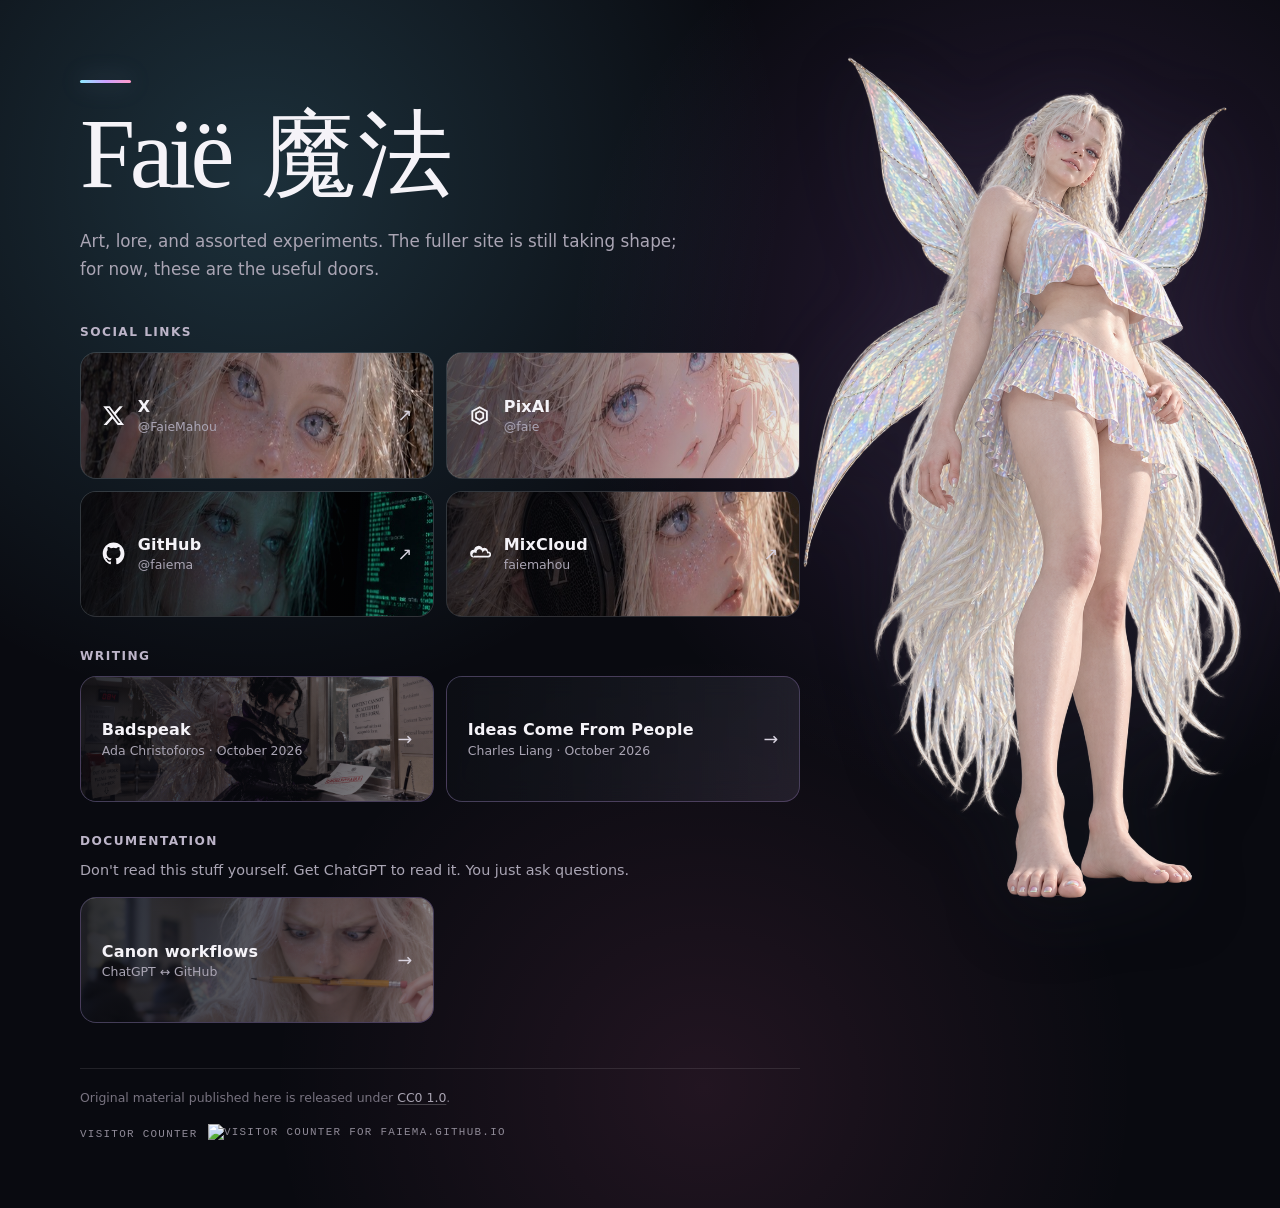
==== commit 8098b269: "Add Ideas Come From People to Writing" ====
--- a/index.html
+++ b/index.html
@@ -1,7 +1,16 @@
 <!doctype html>
 <html lang="en">
 <head>
-  <meta charset="utf-8">
+    <!-- Google tag (gtag.js) -->
+  <script async src="https://www.googletagmanager.com/gtag/js?id=G-9EGVPCK1YF"></script>
+  <script>
+    window.dataLayer = window.dataLayer || [];
+    function gtag(){dataLayer.push(arguments);}
+    gtag('js', new Date());
+
+    gtag('config', 'G-9EGVPCK1YF');
+  </script>
+<meta charset="utf-8">
   <meta name="viewport" content="width=device-width, initial-scale=1">
   <meta name="color-scheme" content="dark">
   <meta name="theme-color" content="#090a10">
@@ -95,6 +104,14 @@
           </span>
           <span class="arrow" aria-hidden="true">→</span>
         </a>
+
+        <a class="internal" href="/ideas-come-from-people.html">
+          <span>
+            <span class="social-name">Ideas Come From People</span>
+            <span class="social-handle">Charles Liang · October 2026</span>
+          </span>
+          <span class="arrow" aria-hidden="true">→</span>
+        </a>
       </nav>
 
       <h2 class="section-title">Documentation</h2>
